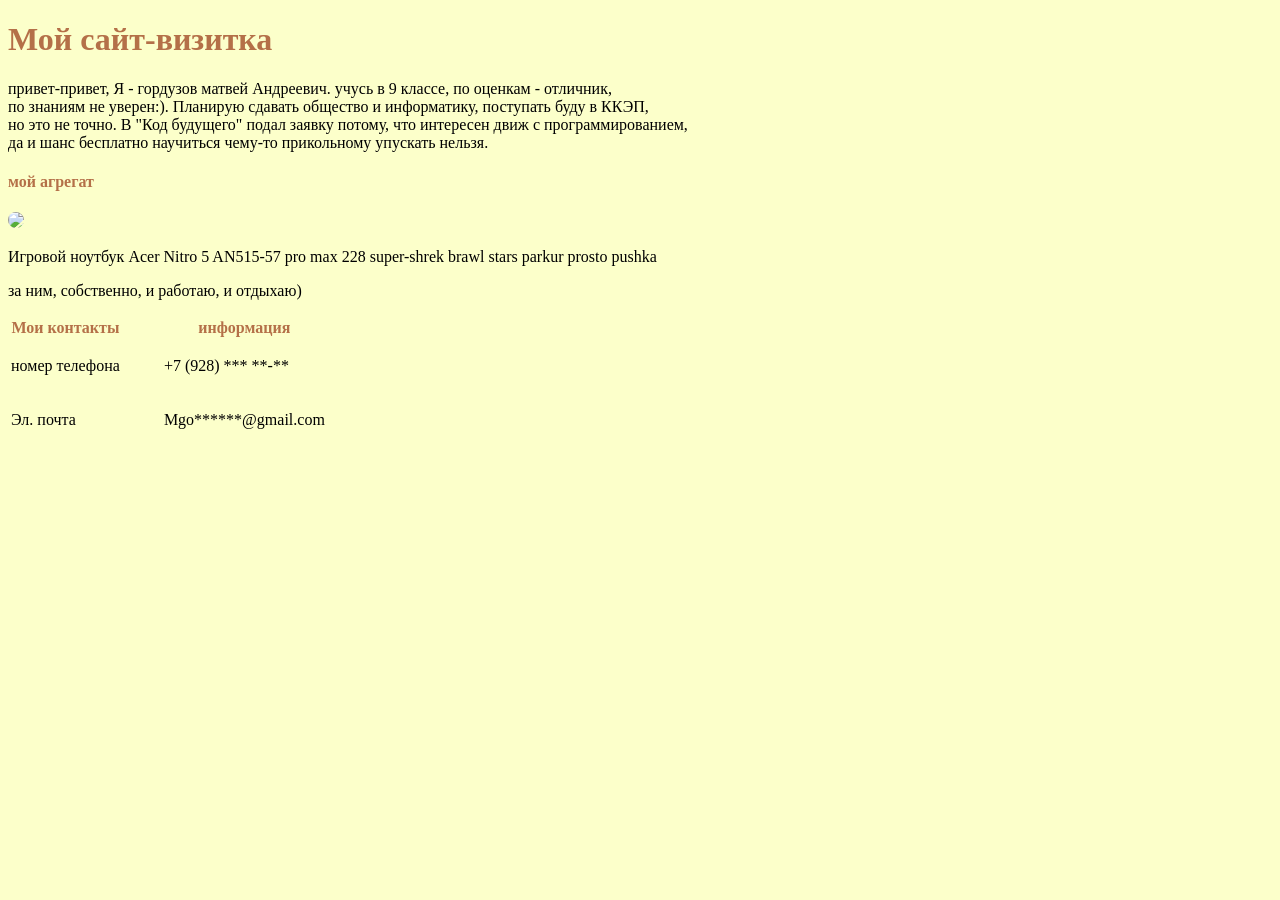
==== index.html @ baa2b0bd "Create index.html" ====
<!DOCTYPE html>
<html lang="en">
<head>
    <meta charset="UTF-8">
    <meta name="viewport" content="width=device-width, initial-scale=1.0">
    <title>Document</title>
    <style>
        body {background-color: rgb(252, 255, 202);font-family: 'Comic Sans MS';}
        h1, #ko, th {color:rgb(180, 112, 72)}
        img {border-radius: 10px;}
        td:hover {color: brown}
    </style>
</head>
<body>


    
    <h1>Мой сайт-визитка</h1>
    <p><span>привет-привет, Я - гордузов матвей Андреевич. учусь в 9 классе, по оценкам - отличник,<br>
         по знаниям не уверен:). Планирую сдавать общество и информатику, поступать буду в ККЭП,<br>
         но это не точно. В "Код будущего" подал заявку потому, что интересен движ с программированием,<br>
         да и шанс бесплатно научиться чему-то прикольному упускать нельзя. </span></p>



  
    <h4 id="ko">мой агрегат</h4>   
    <img src="https://avatars.mds.yandex.net/i?id=9ab3e2f1febf42c54eedb89bfe4a69da172ccb8a-9708671-images-thumbs&n=13">
    <p><span>Игровой ноутбук Acer Nitro 5 AN515-57 pro max 228 super-shrek brawl stars parkur prosto pushka</span></p>
     <span>за ним, собственно, и работаю, и отдыхаю)</span>




  <p><table>
    <tr>
        <th>Мои контакты</th> <th>информация</th>
    </tr>
    <Tr>
        <td>
            <span>номер телефона</span> 
        </td>
        <td>
            <p><blockquote> +7 (928) *** **-**</blockquote></p>
        </td>
    </Tr>
    <Tr>
        <td>
            <span>Эл. почта</span>
        </td>
        <td>
            <p><blockquote>Mgo******@gmail.com</blockquote></p>
        </td>
    </Tr>

  </table></p>

    
</body>
</html>
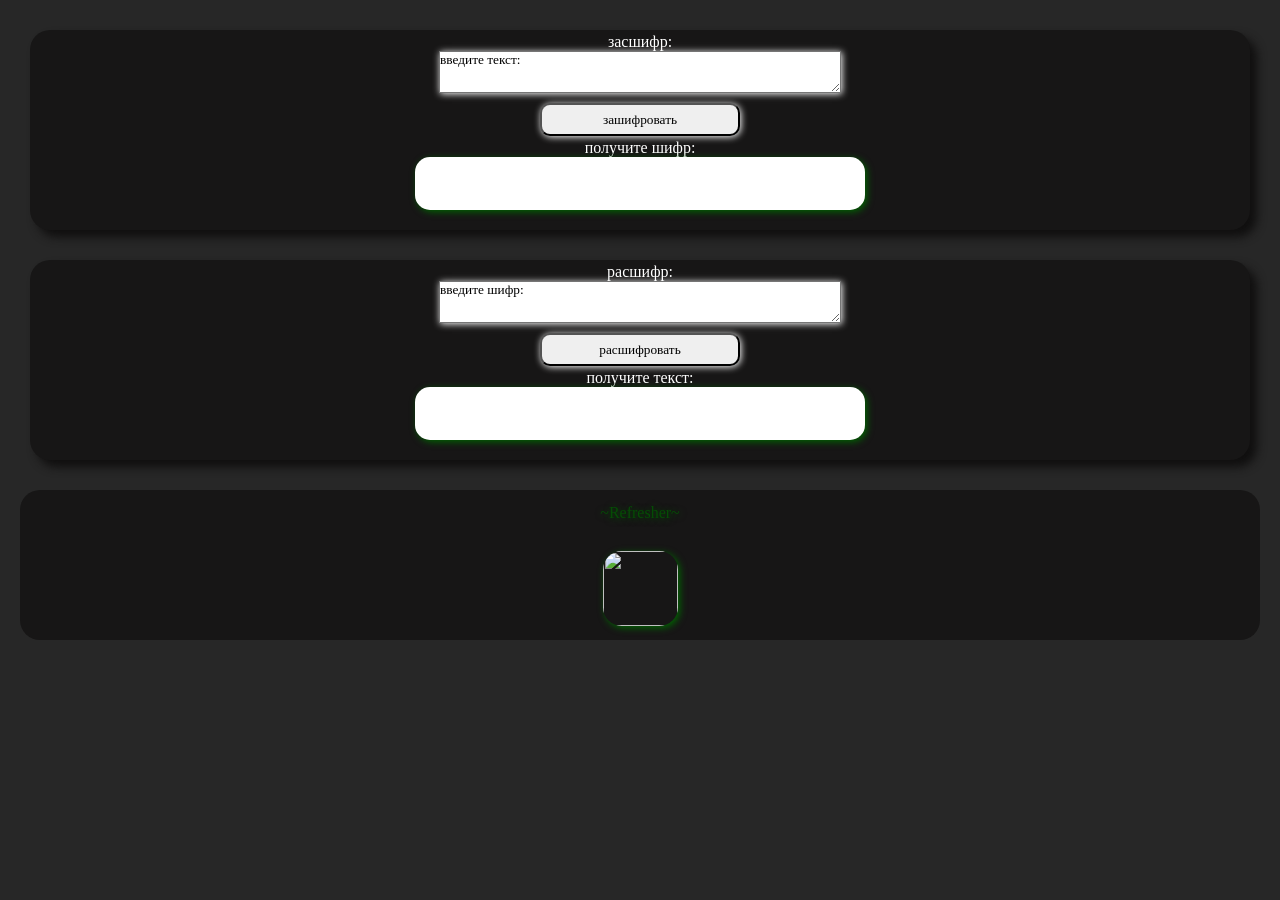
==== commit 7efeee58: "Add files via upload" ====
--- a/index.html
+++ b/index.html
@@ -1,60 +1,488 @@
-<!DOCTYPE html>
-<html lang="en">
-<head>
-    <meta charset="UTF-8">
-    <meta name="viewport" content="width=device-width, initial-scale=1.0">
-    <title>Document</title>
-    <style>
-        body {background-color: rgb(252, 255, 202);font-family: 'Comic Sans MS';}
-        h1, #ko, th {color:rgb(180, 112, 72)}
-        img {border-radius: 10px;}
-        td:hover {color: brown}
-    </style>
-</head>
-<body>
-
-
-    
-    <h1>Мой сайт-визитка</h1>
-    <p><span>привет-привет, Я - гордузов матвей Андреевич. учусь в 9 классе, по оценкам - отличник,<br>
-         по знаниям не уверен:). Планирую сдавать общество и информатику, поступать буду в ККЭП,<br>
-         но это не точно. В "Код будущего" подал заявку потому, что интересен движ с программированием,<br>
-         да и шанс бесплатно научиться чему-то прикольному упускать нельзя. </span></p>
-
-
-
-  
-    <h4 id="ko">мой агрегат</h4>   
-    <img src="https://avatars.mds.yandex.net/i?id=9ab3e2f1febf42c54eedb89bfe4a69da172ccb8a-9708671-images-thumbs&n=13">
-    <p><span>Игровой ноутбук Acer Nitro 5 AN515-57 pro max 228 super-shrek brawl stars parkur prosto pushka</span></p>
-     <span>за ним, собственно, и работаю, и отдыхаю)</span>
-
-
-
-
-  <p><table>
-    <tr>
-        <th>Мои контакты</th> <th>информация</th>
-    </tr>
-    <Tr>
-        <td>
-            <span>номер телефона</span> 
-        </td>
-        <td>
-            <p><blockquote> +7 (928) *** **-**</blockquote></p>
-        </td>
-    </Tr>
-    <Tr>
-        <td>
-            <span>Эл. почта</span>
-        </td>
-        <td>
-            <p><blockquote>Mgo******@gmail.com</blockquote></p>
-        </td>
-    </Tr>
-
-  </table></p>
-
-    
-</body>
-</html>
+<!DOCTYPE html>
+<html lang="en">
+<head>
+    <meta charset="UTF-8">
+    <meta name="viewport" content="width=device-width, initial-scale=1.0">
+    <title>G.M.Andreevich.9e</title>
+<style>
+    *{
+        margin: 0px;
+        padding: 0px;
+        font-family: 'Comic Sans MS';
+    }
+    body{
+       background-color: rgb(39, 39, 39);
+    }
+    #text1{
+        color: rgb(255, 255, 255);
+        margin-left: auto;
+        margin-right: auto;
+        margin-top: 3px;
+
+    }
+    .textarea{
+        display: flex;
+        margin: 30px;
+        background-color:rgb(23, 22, 22);
+        box-shadow: 7px 7px 10px rgb(16, 15, 15);
+        height: 200px;
+        flex-direction:column;
+        border-radius: 20px;
+
+    }
+    textarea{
+        background-color: rgb(255, 255, 255);
+        box-shadow: 1px 1px 7px white;
+        width: 400px;
+        max-width: 450px;
+        height: 50px;
+        margin-left: auto;
+        margin-right: auto;
+        margin-bottom: 10px;
+    }
+    button{
+        box-shadow: 1px 1px 7px white;
+        height: 40px;
+        width: 200px;
+        margin: auto;
+        border-radius: 10px;
+    }
+    button:active{
+        background-color:rgb(184, 184, 184);
+    }
+    img{
+        width: 75px;
+        height: 75px;
+        margin: auto;
+        border-radius: 25%;
+        box-shadow:2px 2px 7px darkgreen;
+    }
+    .img{
+        display: flex;
+        margin: 20px;
+        background-color:rgb(23, 22, 22);
+        box-shadow: 7px 7px 10px (16, 15, 15);
+        height: 150px;
+        color: rgb(5, 76, 5);
+        text-shadow: 1px 1px 7px;
+        flex-direction: column;
+        border-radius: 20px;
+    }
+    .fr{
+        margin: auto;
+
+    }
+    #input{
+        margin: auto;
+       height:65px;
+       width: 450px;
+       background-color: white;
+       box-shadow: 2px 2px 7px darkgreen;
+       border-radius: 15px;
+       margin-bottom: 20px;
+    }
+    #output{
+        margin: auto;
+       height:65px;
+       width: 450px;
+       background-color: white;
+       box-shadow: 2px 2px 7px darkgreen;
+       border-radius: 15px;
+       margin-bottom: 20px;
+    }
+
+</style>
+</head>
+<body>
+    <div class="textarea" id="inin">
+        <div id="text1">засшифр:</div>
+        <textarea id="in">введите текст:</textarea>
+        <button id="buttonr" onclick="shif()">зашифровать</button>
+        <div id="text1">получите шифр:</div>
+        <div id="output"></div>
+    </div>
+    <div class="textarea" id="outout">
+        <div id="text1">расшифр:</div>
+        <textarea id="out">введите шифр:</textarea>
+        <button id="buttonr" onclick="unshif()">расшифровать</button>
+        <div id="text1">получите текст:</div>
+        <div id="input"></div>
+    </div>
+    <div class="img">
+        <div class="fr">
+            ~Refresher~
+        </div>
+        <img src="https://yandex-images.clstorage.net/55n0hQS99/855373IIBNg5/[base64]" 
+        onclick="refresh()">
+    </div>
+    <script>
+        
+        var a = '';
+        var message = "";
+        var shifer = "";
+        const alphabet = "абвгдеёжзийклмнопрстуфхцчшщъыьэюяабв .,!?-+";
+        const alphabet2 = "эюяабвгдеёжзийклмнопрстуфхцчшщъыьэюя .,!?-+";
+        // textarea!!!  in!
+           document.getElementById('in').oninput = function(){
+                message = this.value;
+           }
+        // textarea!!! in!
+        // textarea!!! out!
+        document.getElementById('out').oninput = function(){
+                shifer = this.value;
+           }
+        // textarea!!! out!
+
+        // shifer!!!
+        function shif(){ 
+            
+            for(let i=0;i<message.length;i++){
+               switch (message[i]) {
+                case 'а':
+                    a = 1
+                    break;
+
+                case 'б':
+                    a = 2
+                    break;
+
+                case 'в':
+                    a = 3
+                    break;
+
+                case 'г':
+                    a = 4
+                    break;
+
+                case 'д':
+                    a = 5
+                    break;
+
+                case 'е':
+                    a = 6
+                    break;
+
+                case 'ё':
+                    a = 7
+                    break;
+
+                case 'ж':
+                    a = 8
+                    break;
+
+                case 'з':
+                    a = 9
+                    break;
+
+                case 'и':
+                    a = 10
+                    break;
+
+                case 'й':
+                    a = 11
+                    break;
+
+                case 'к':
+                    a = 12
+                    break;
+
+                case 'л':
+                    a = 13
+                    break;
+
+                case 'м':
+                    a = 14
+                    break;
+
+                case 'н':
+                    a = 15
+                    break;
+
+                case 'о':
+                    a = 16
+                    break;
+
+                case 'п':
+                    a = 17
+                    break;
+
+                case 'р':
+                    a = 18
+                    break;
+
+                case 'с':
+                    a = 19
+                    break;
+
+                case 'т':
+                    a = 20
+                    break;
+
+                case 'у':
+                    a = 21
+                    break;
+
+                case 'ф':
+                    a = 22
+                    break;
+
+                case 'х':
+                    a = 23
+                    break;
+
+                case 'ц':
+                    a = 24
+                    break;
+
+                case 'ч':
+                    a = 25
+                    break;
+
+                case 'ш':
+                    a = 26
+                    break;
+
+                case 'щ':
+                    a = 27
+                    break;
+
+                case 'ъ':
+                    a = 28
+                    break;
+
+                case 'ы':
+                    a = 29
+                    break;
+
+                case 'ь':
+                    a = 30
+                    break;
+
+                case 'э':
+                    a = 31
+                    break;
+
+                case 'ю':
+                    a = 32
+                    break;
+
+                case 'я':
+                    a = 33
+                    break;
+
+                case ' ':
+                    a = 34
+                    break;
+
+                case '.':
+                    a = 35
+                    break;
+
+                case ',':
+                    a = 36
+                    break;
+
+                case '!':
+                    a = 37
+                    break;
+
+                case '?':
+                    a = 38
+                    break;
+
+                case '-':
+                    a = 39
+                    break;
+
+                case '+':
+                    a = 40
+                    break;
+               }
+               console.log(a)
+               document.getElementById('output').textContent += alphabet.charAt(a+2);
+            }
+            
+        }
+        //shifer!!!
+
+        //unshifer!!!
+        function unshif(){ 
+            for(let i=0;i<shifer.length;i++){
+               switch (shifer[i]) {
+
+                case 'а':
+                    a = 4
+                    break;
+
+                case 'б':
+                    a = 5
+                    break;
+
+                case 'в':
+                    a = 6
+                    break;
+
+                case 'г':
+                    a = 7
+                    break;
+
+                case 'д':
+                    a = 8
+                    break;
+
+                case 'е':
+                    a = 9
+                    break;
+
+                case 'ё':
+                    a = 10
+                    break;
+
+                case 'ж':
+                    a = 11
+                    break;
+
+                case 'з':
+                    a = 12
+                    break;
+
+                case 'и':
+                    a = 13
+                    break;
+
+                case 'й':
+                    a = 14
+                    break;
+
+                case 'к':
+                    a = 15
+                    break;
+
+                case 'л':
+                    a = 16
+                    break;
+
+                case 'м':
+                    a = 17
+                    break;
+
+                case 'н':
+                    a = 18
+                    break;
+
+                case 'о':
+                    a = 19
+                    break;
+
+                case 'п':
+                    a = 20
+                    break;
+
+                case 'р':
+                    a = 21
+                    break;
+
+                case 'с':
+                    a = 22
+                    break;
+
+                case 'т':
+                    a = 23
+                    break;
+
+                case 'у':
+                    a = 24
+                    break;
+
+                case 'ф':
+                    a = 25
+                    break;
+
+                case 'х':
+                    a = 26
+                    break;
+
+                case 'ц':
+                    a = 27
+                    break;
+
+                case 'ч':
+                    a = 28
+                    break;
+
+                case 'ш':
+                    a = 29
+                    break;
+
+                case 'щ':
+                    a = 30
+                    break;
+
+                case 'ъ':
+                    a = 31
+                    break;
+
+                case 'ы':
+                    a = 32
+                    break;
+
+                case 'ь':
+                    a = 33
+                    break;
+
+                case 'э':
+                    a = 34
+                    break;
+
+                case 'ю':
+                    a = 35
+                    break;
+
+                case 'я':
+                    a = 36
+                    break;
+
+                case ' ':
+                    a = 40
+                    break;
+
+                case '.':
+                    a = 41
+                    break;
+
+                case ',':
+                    a = 42
+                    break;
+
+                case '!':
+                    a = 43
+                    break;
+
+                case '?':
+                    a = 44
+                    break;
+
+                case '-':
+                    a = 45
+                    break;
+
+                case '+':
+                    a = 46
+                    break;
+               }
+               document.getElementById('input').textContent += alphabet2.charAt(a - 4);
+            }
+            
+        }
+        //unshifer!!!
+
+        // refresh!!
+        function refresh(){
+          document.getElementById('input').innerHTML = null;
+          document.getElementById('output').innerHTML = null;
+        }
+        // refresh!!
+        
+    </script>
+</body>
+</html>
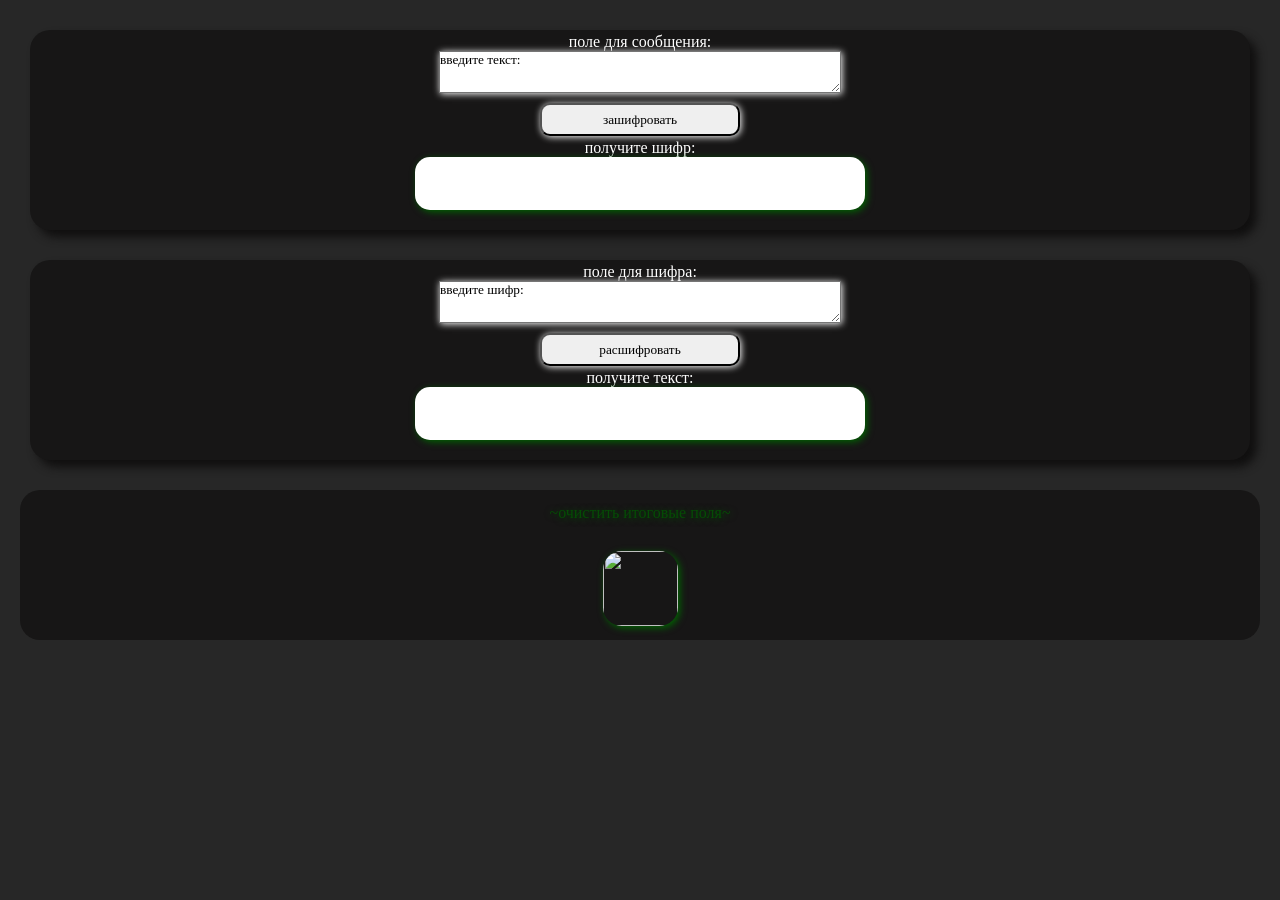
==== commit 334031d8: "Add files via upload" ====
--- a/index.html
+++ b/index.html
@@ -95,14 +95,14 @@
 </head>
 <body>
     <div class="textarea" id="inin">
-        <div id="text1">засшифр:</div>
+        <div id="text1">поле для сообщения:</div>
         <textarea id="in">введите текст:</textarea>
         <button id="buttonr" onclick="shif()">зашифровать</button>
         <div id="text1">получите шифр:</div>
         <div id="output"></div>
     </div>
     <div class="textarea" id="outout">
-        <div id="text1">расшифр:</div>
+        <div id="text1">поле для шифра:</div>
         <textarea id="out">введите шифр:</textarea>
         <button id="buttonr" onclick="unshif()">расшифровать</button>
         <div id="text1">получите текст:</div>
@@ -110,7 +110,7 @@
     </div>
     <div class="img">
         <div class="fr">
-            ~Refresher~
+            ~очистить итоговые поля~
         </div>
         <img src="https://yandex-images.clstorage.net/55n0hQS99/855373IIBNg5/[base64]" 
         onclick="refresh()">
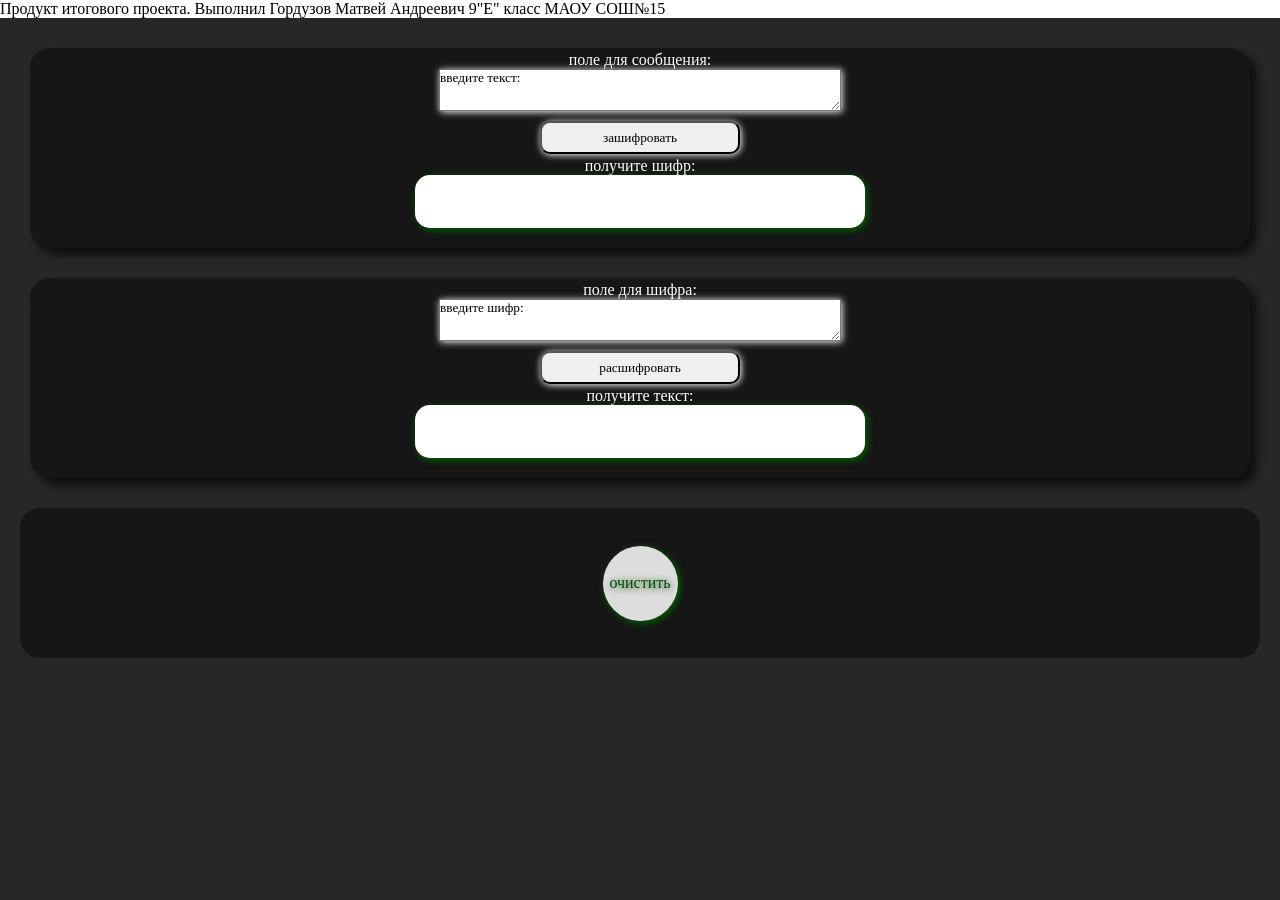
==== commit 4df63484: "Add files via upload" ====
--- a/index.html
+++ b/index.html
@@ -47,15 +47,11 @@
         margin: auto;
         border-radius: 10px;
     }
+    button:hover{
+        background-color: rgb(204, 204, 204);
+    }
     button:active{
         background-color:rgb(184, 184, 184);
-    }
-    img{
-        width: 75px;
-        height: 75px;
-        margin: auto;
-        border-radius: 25%;
-        box-shadow:2px 2px 7px darkgreen;
     }
     .img{
         display: flex;
@@ -68,8 +64,22 @@
         flex-direction: column;
         border-radius: 20px;
     }
+    .fr:hover{
+        background-color: rgb(193, 193, 193);
+    }
+    .fr:active{
+        background-color: rgb(141, 141, 141);
+    }
     .fr{
+        display: flex;
         margin: auto;
+        width: 75px;
+        height: 75px;
+        margin: auto;
+        border-radius: 50%;
+        box-shadow:2px 2px 7px darkgreen;
+        background-color: rgb(221, 221, 221);
+
 
     }
     #input{
@@ -90,10 +100,20 @@
        border-radius: 15px;
        margin-bottom: 20px;
     }
+    .podpis{
+        background-color: rgb(255, 255, 255);
+    }
+    #txt{
+        margin: auto;
+        padding: auto;
+    }
 
 </style>
 </head>
 <body>
+    <div class="podpis">
+        <div> Продукт итогового проекта. Выполнил Гордузов Матвей Андреевич 9"Е" класс МАОУ СОШ№15</div>
+    </div>
     <div class="textarea" id="inin">
         <div id="text1">поле для сообщения:</div>
         <textarea id="in">введите текст:</textarea>
@@ -109,11 +129,8 @@
         <div id="input"></div>
     </div>
     <div class="img">
-        <div class="fr">
-            ~очистить итоговые поля~
+        <div class="fr"><div id="txt">очистить</div>
         </div>
-        <img src="https://yandex-images.clstorage.net/55n0hQS99/855373IIBNg5/[base64]" 
-        onclick="refresh()">
     </div>
     <script>
         
@@ -298,10 +315,8 @@
                     a = 40
                     break;
                }
-               console.log(a)
                document.getElementById('output').textContent += alphabet.charAt(a+2);
-            }
-            
+            }   
         }
         //shifer!!!
 
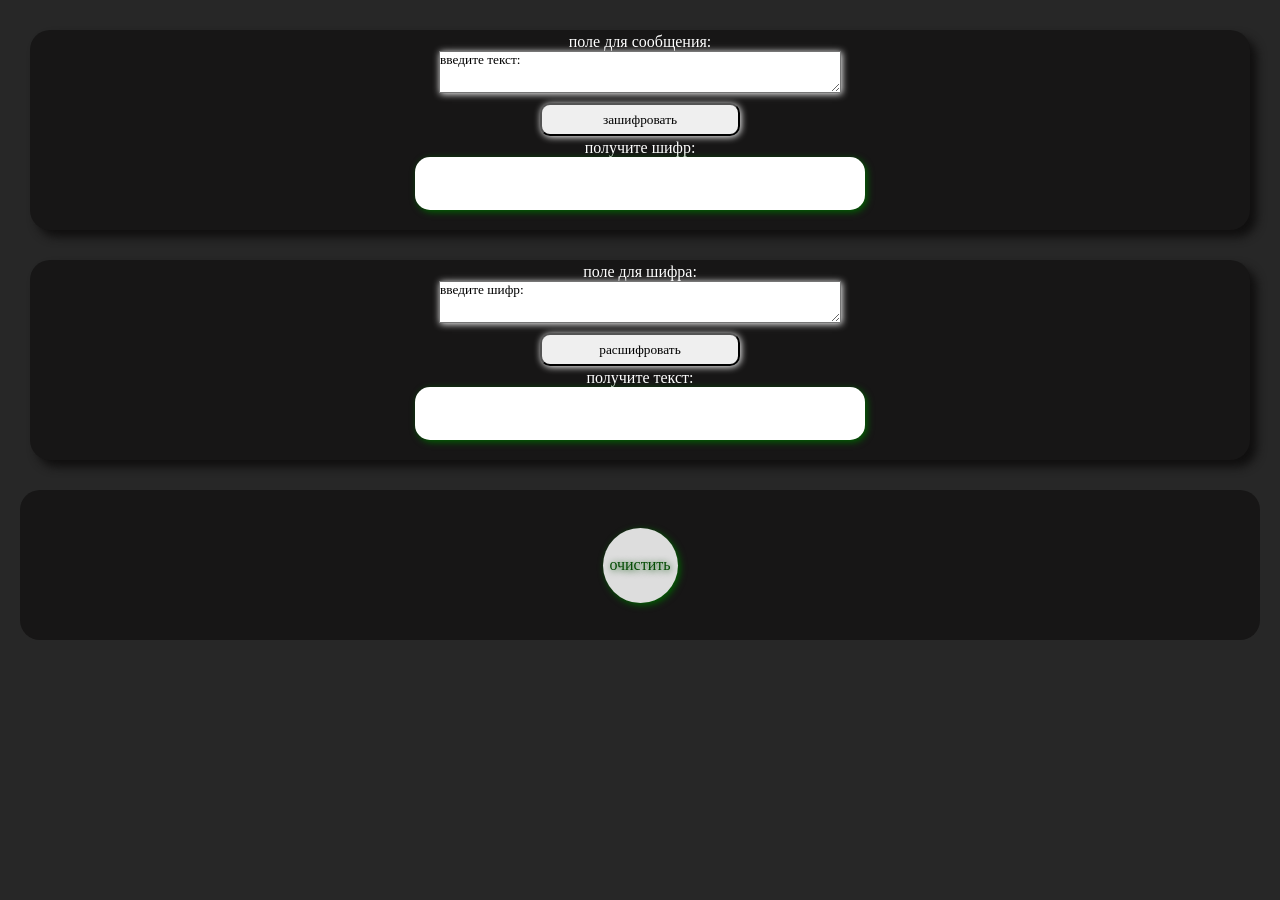
==== commit f4f0f02f: "Update index.html" ====
--- a/index.html
+++ b/index.html
@@ -112,7 +112,7 @@
 </head>
 <body>
     <div class="podpis">
-        <div> Продукт итогового проекта. Выполнил Гордузов Матвей Андреевич 9"Е" класс МАОУ СОШ№15</div>
+        <div></div>
     </div>
     <div class="textarea" id="inin">
         <div id="text1">поле для сообщения:</div>
@@ -129,7 +129,7 @@
         <div id="input"></div>
     </div>
     <div class="img">
-        <div class="fr"><div id="txt">очистить</div>
+        <div class="fr" onclick="refresh()"><div id="txt">очистить</div>
         </div>
     </div>
     <script>
@@ -500,4 +500,4 @@
         
     </script>
 </body>
-</html>+</html>
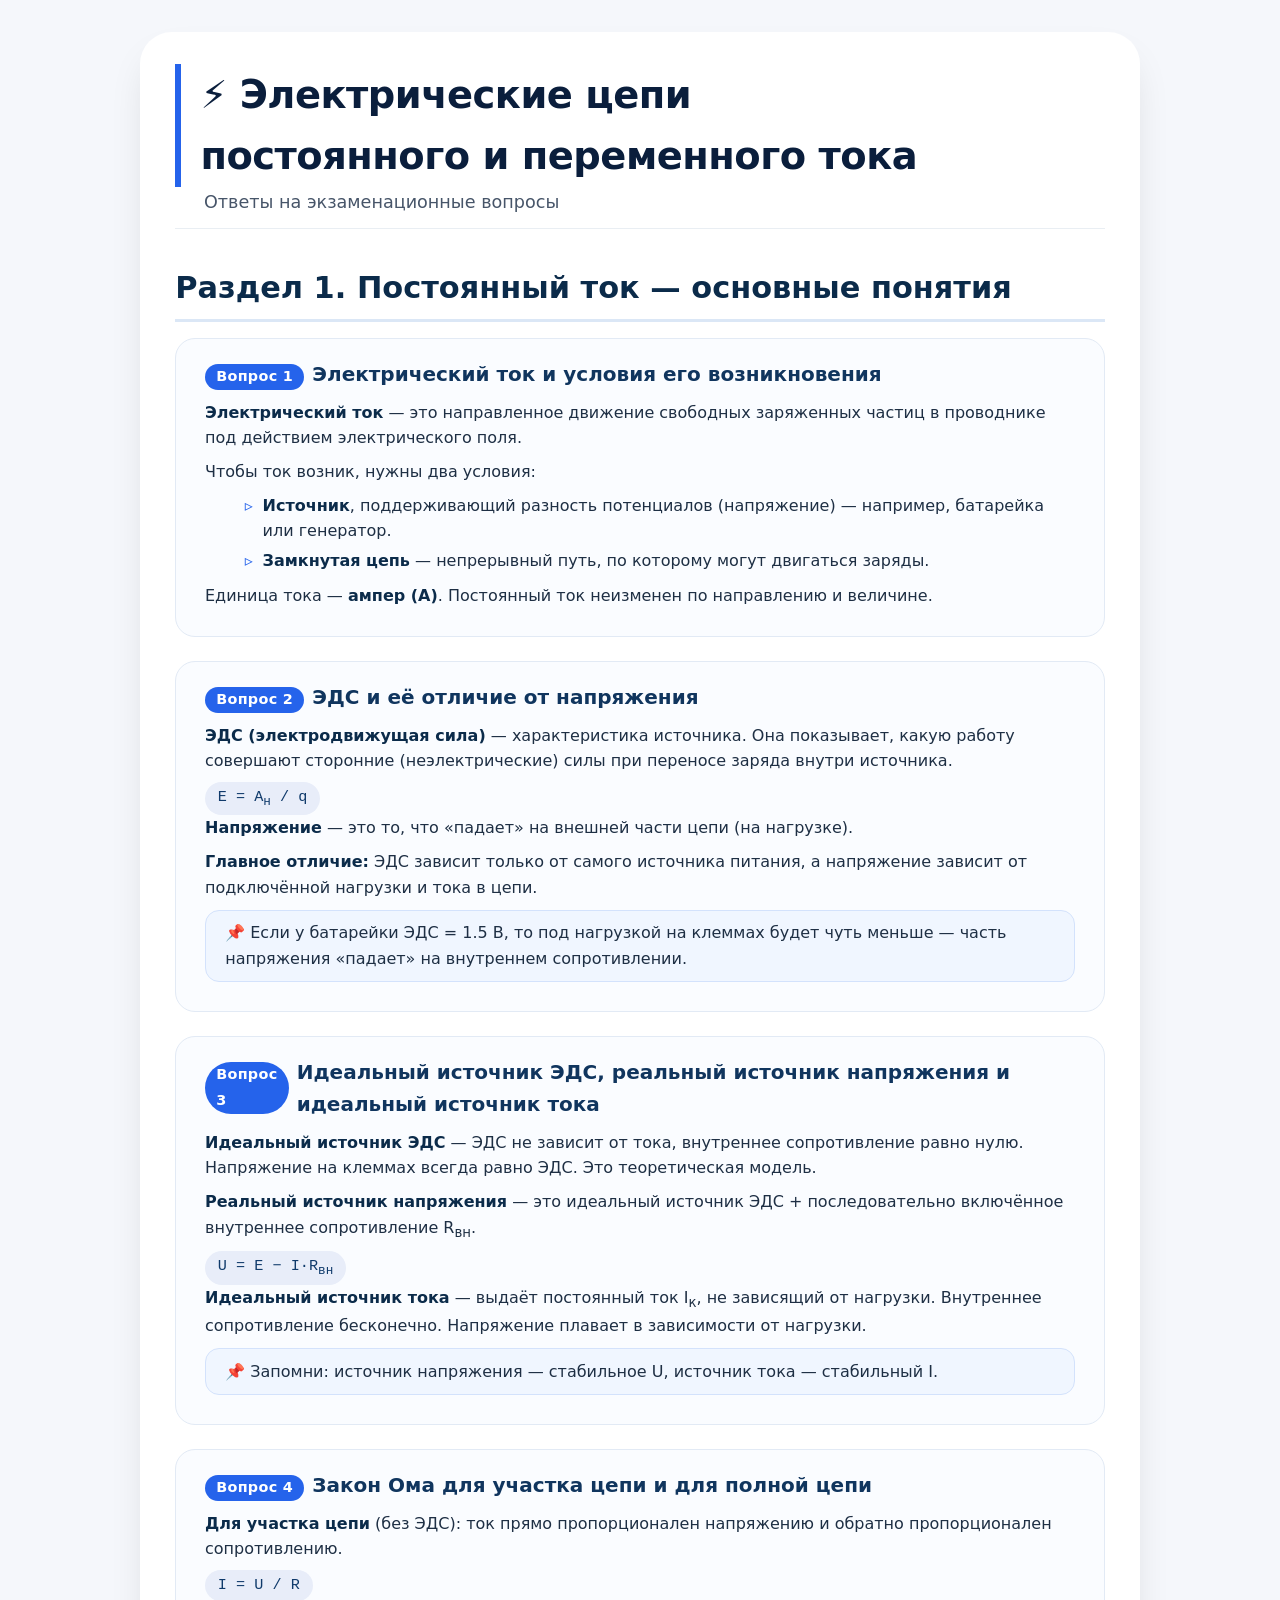
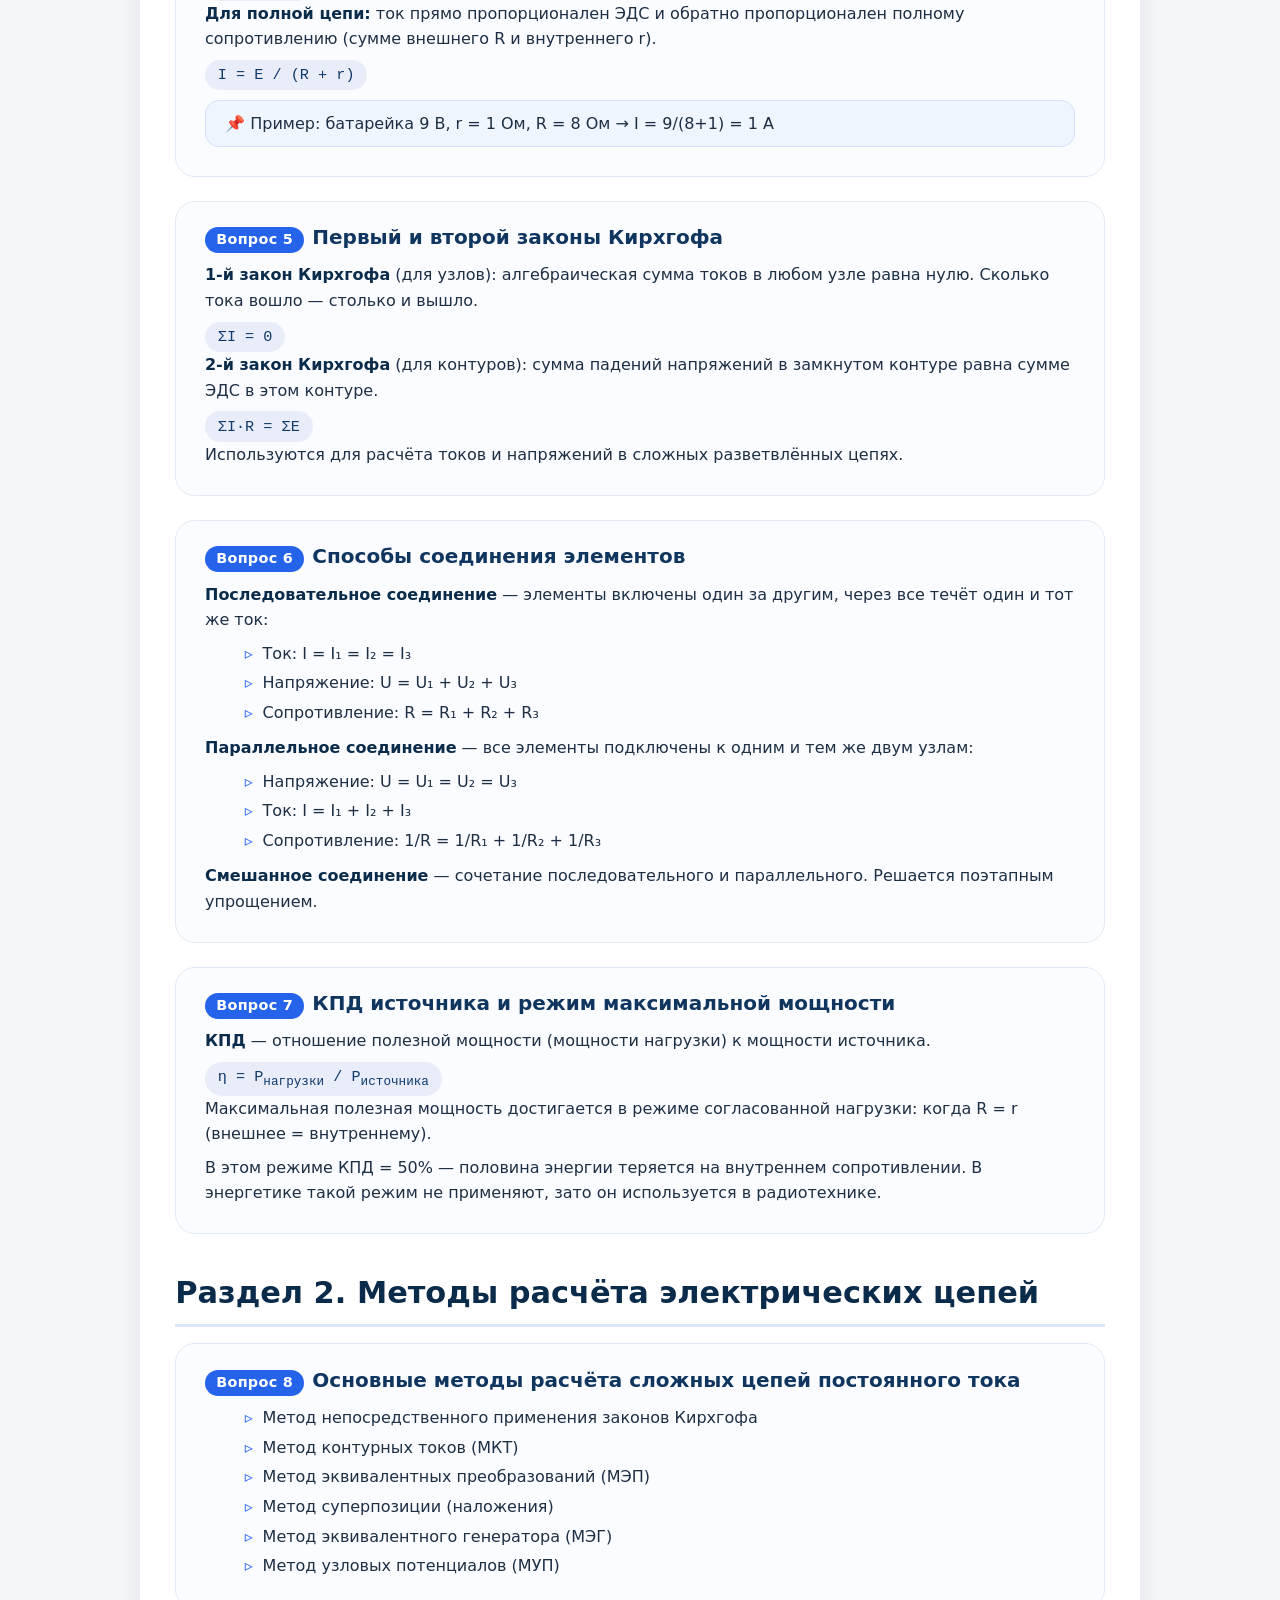
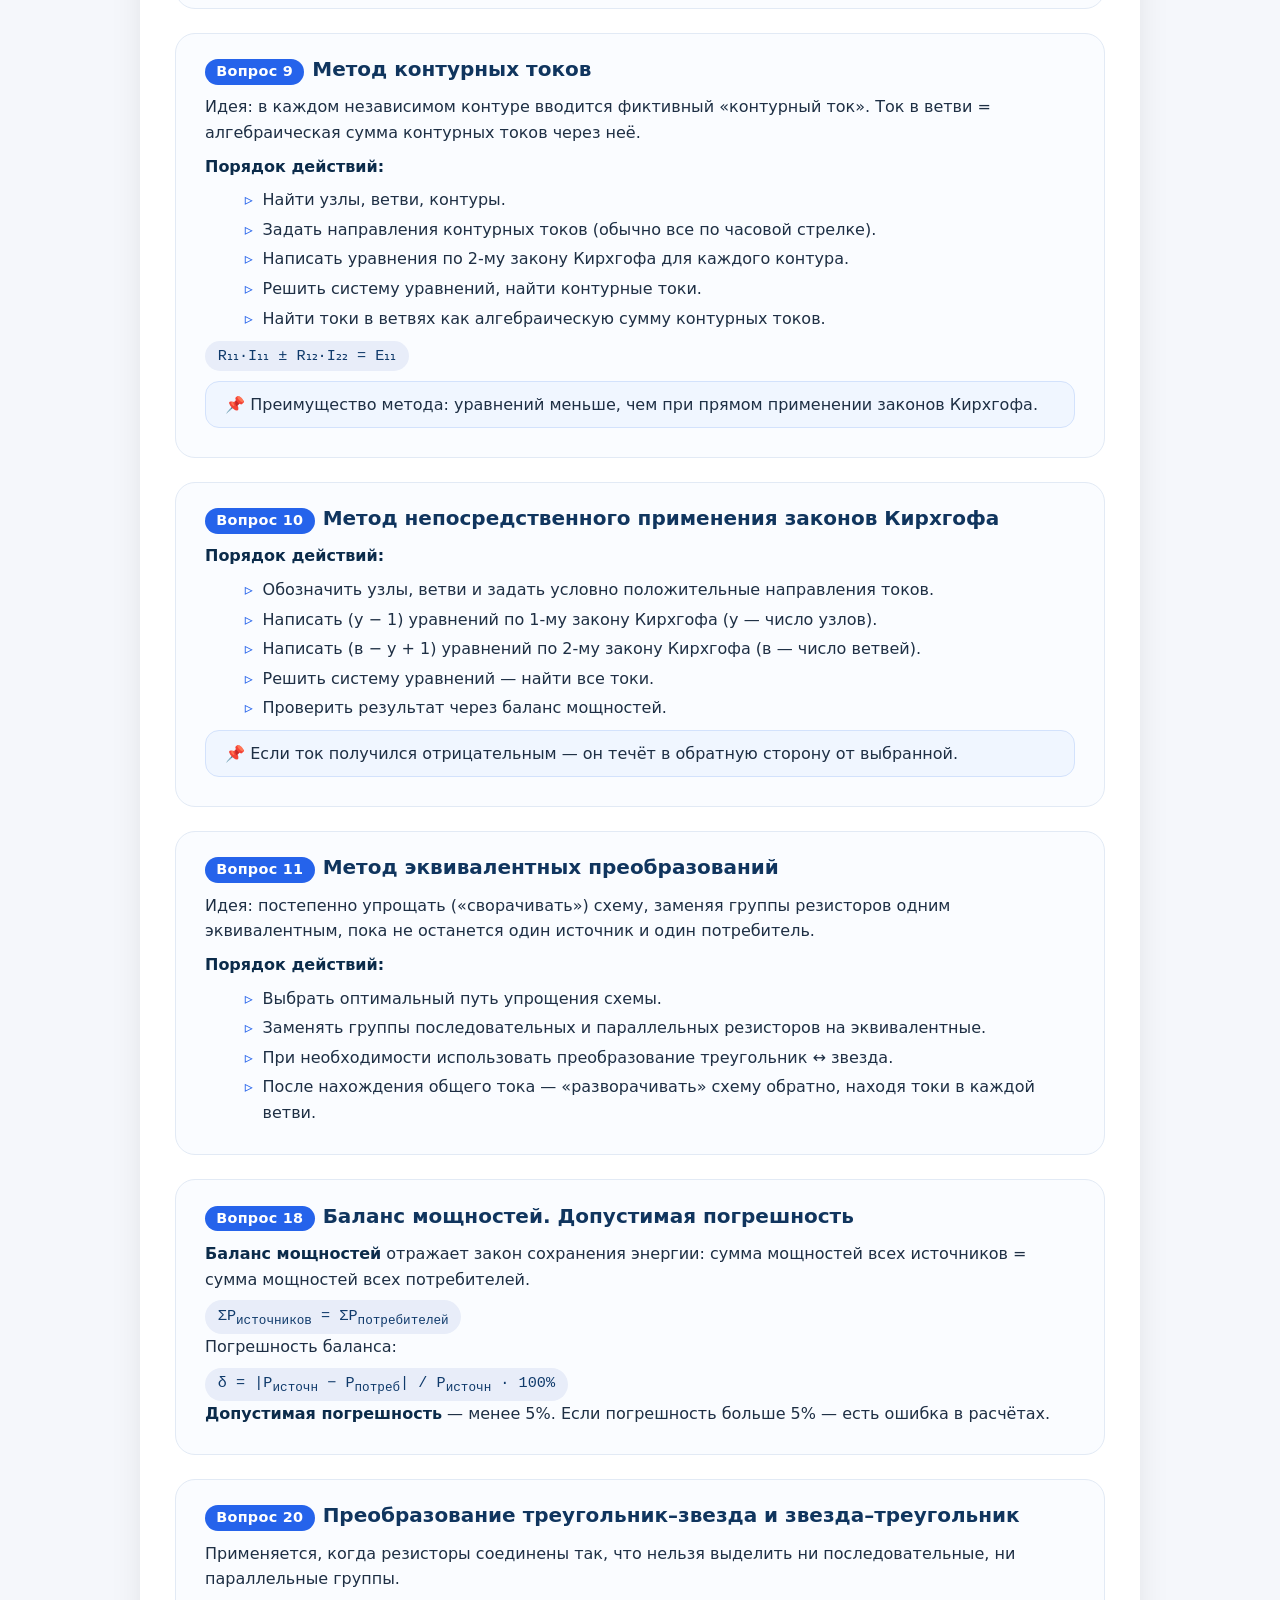
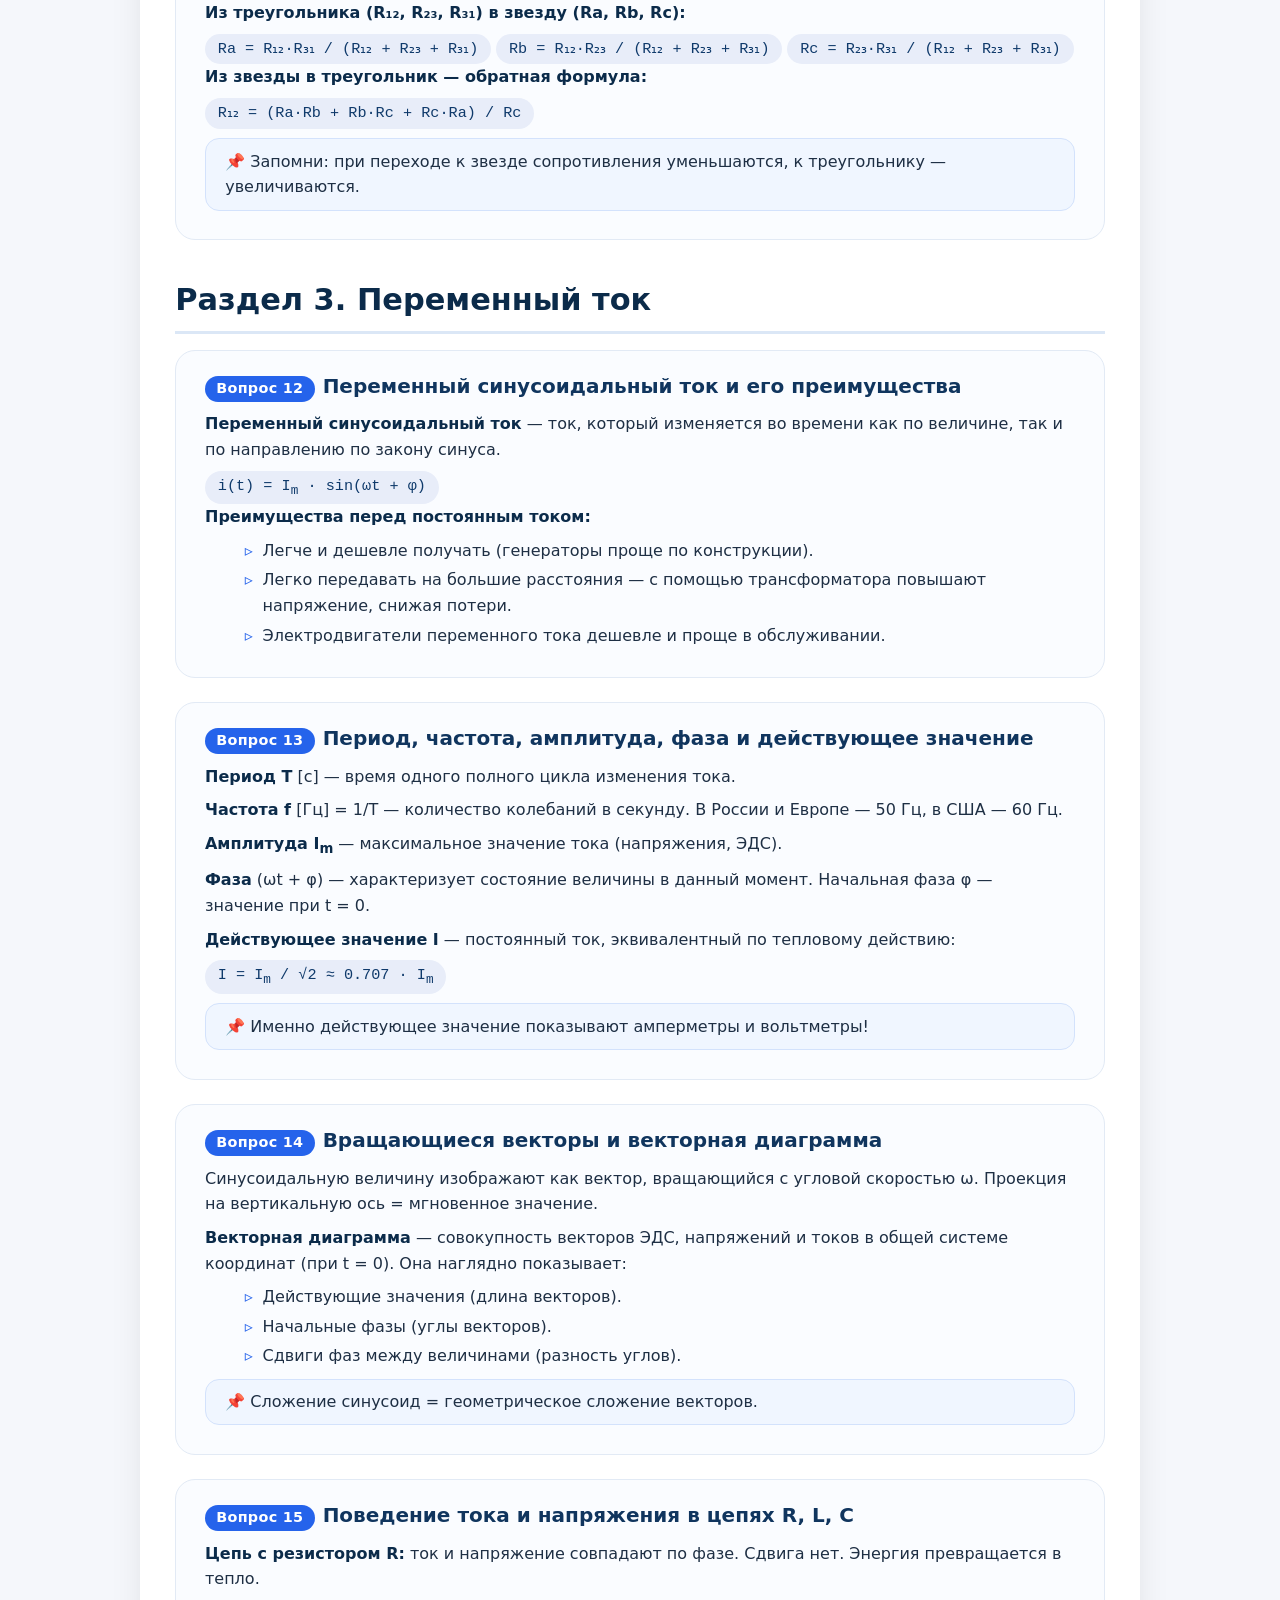
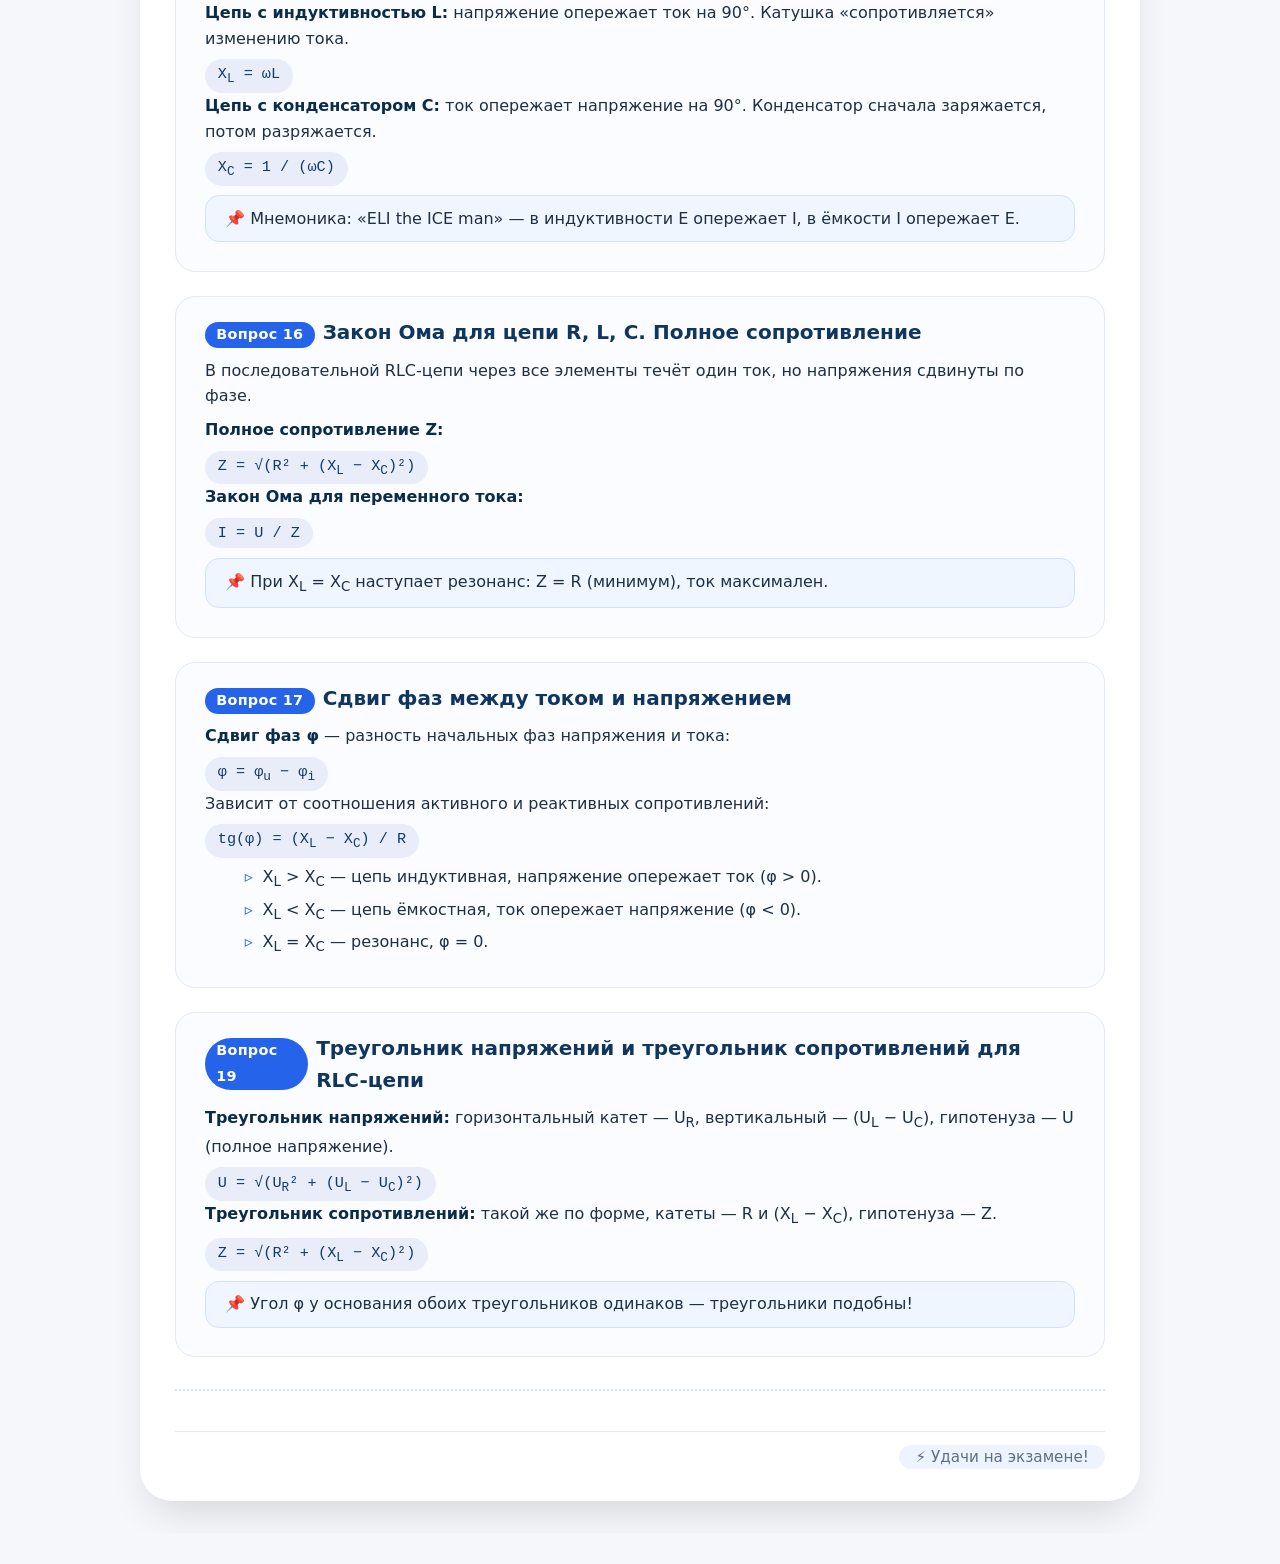
==== commit 708d44c2: "Rename deepseek_html_20260621_0ff9fd.html to index.html" ====
--- a/index.html
+++ b/index.html
@@ -1,503 +1,515 @@
-<!DOCTYPE html>
-<html lang="en">
-<head>
-    <meta charset="UTF-8">
-    <meta name="viewport" content="width=device-width, initial-scale=1.0">
-    <title>G.M.Andreevich.9e</title>
-<style>
-    *{
-        margin: 0px;
-        padding: 0px;
-        font-family: 'Comic Sans MS';
-    }
-    body{
-       background-color: rgb(39, 39, 39);
-    }
-    #text1{
-        color: rgb(255, 255, 255);
-        margin-left: auto;
-        margin-right: auto;
-        margin-top: 3px;
-
-    }
-    .textarea{
-        display: flex;
-        margin: 30px;
-        background-color:rgb(23, 22, 22);
-        box-shadow: 7px 7px 10px rgb(16, 15, 15);
-        height: 200px;
-        flex-direction:column;
-        border-radius: 20px;
-
-    }
-    textarea{
-        background-color: rgb(255, 255, 255);
-        box-shadow: 1px 1px 7px white;
-        width: 400px;
-        max-width: 450px;
-        height: 50px;
-        margin-left: auto;
-        margin-right: auto;
-        margin-bottom: 10px;
-    }
-    button{
-        box-shadow: 1px 1px 7px white;
-        height: 40px;
-        width: 200px;
-        margin: auto;
-        border-radius: 10px;
-    }
-    button:hover{
-        background-color: rgb(204, 204, 204);
-    }
-    button:active{
-        background-color:rgb(184, 184, 184);
-    }
-    .img{
-        display: flex;
-        margin: 20px;
-        background-color:rgb(23, 22, 22);
-        box-shadow: 7px 7px 10px (16, 15, 15);
-        height: 150px;
-        color: rgb(5, 76, 5);
-        text-shadow: 1px 1px 7px;
-        flex-direction: column;
-        border-radius: 20px;
-    }
-    .fr:hover{
-        background-color: rgb(193, 193, 193);
-    }
-    .fr:active{
-        background-color: rgb(141, 141, 141);
-    }
-    .fr{
-        display: flex;
-        margin: auto;
-        width: 75px;
-        height: 75px;
-        margin: auto;
-        border-radius: 50%;
-        box-shadow:2px 2px 7px darkgreen;
-        background-color: rgb(221, 221, 221);
-
-
-    }
-    #input{
-        margin: auto;
-       height:65px;
-       width: 450px;
-       background-color: white;
-       box-shadow: 2px 2px 7px darkgreen;
-       border-radius: 15px;
-       margin-bottom: 20px;
-    }
-    #output{
-        margin: auto;
-       height:65px;
-       width: 450px;
-       background-color: white;
-       box-shadow: 2px 2px 7px darkgreen;
-       border-radius: 15px;
-       margin-bottom: 20px;
-    }
-    .podpis{
-        background-color: rgb(255, 255, 255);
-    }
-    #txt{
-        margin: auto;
-        padding: auto;
-    }
-
-</style>
-</head>
-<body>
-    <div class="podpis">
-        <div></div>
-    </div>
-    <div class="textarea" id="inin">
-        <div id="text1">поле для сообщения:</div>
-        <textarea id="in">введите текст:</textarea>
-        <button id="buttonr" onclick="shif()">зашифровать</button>
-        <div id="text1">получите шифр:</div>
-        <div id="output"></div>
-    </div>
-    <div class="textarea" id="outout">
-        <div id="text1">поле для шифра:</div>
-        <textarea id="out">введите шифр:</textarea>
-        <button id="buttonr" onclick="unshif()">расшифровать</button>
-        <div id="text1">получите текст:</div>
-        <div id="input"></div>
-    </div>
-    <div class="img">
-        <div class="fr" onclick="refresh()"><div id="txt">очистить</div>
-        </div>
-    </div>
-    <script>
-        
-        var a = '';
-        var message = "";
-        var shifer = "";
-        const alphabet = "абвгдеёжзийклмнопрстуфхцчшщъыьэюяабв .,!?-+";
-        const alphabet2 = "эюяабвгдеёжзийклмнопрстуфхцчшщъыьэюя .,!?-+";
-        // textarea!!!  in!
-           document.getElementById('in').oninput = function(){
-                message = this.value;
-           }
-        // textarea!!! in!
-        // textarea!!! out!
-        document.getElementById('out').oninput = function(){
-                shifer = this.value;
-           }
-        // textarea!!! out!
-
-        // shifer!!!
-        function shif(){ 
-            
-            for(let i=0;i<message.length;i++){
-               switch (message[i]) {
-                case 'а':
-                    a = 1
-                    break;
-
-                case 'б':
-                    a = 2
-                    break;
-
-                case 'в':
-                    a = 3
-                    break;
-
-                case 'г':
-                    a = 4
-                    break;
-
-                case 'д':
-                    a = 5
-                    break;
-
-                case 'е':
-                    a = 6
-                    break;
-
-                case 'ё':
-                    a = 7
-                    break;
-
-                case 'ж':
-                    a = 8
-                    break;
-
-                case 'з':
-                    a = 9
-                    break;
-
-                case 'и':
-                    a = 10
-                    break;
-
-                case 'й':
-                    a = 11
-                    break;
-
-                case 'к':
-                    a = 12
-                    break;
-
-                case 'л':
-                    a = 13
-                    break;
-
-                case 'м':
-                    a = 14
-                    break;
-
-                case 'н':
-                    a = 15
-                    break;
-
-                case 'о':
-                    a = 16
-                    break;
-
-                case 'п':
-                    a = 17
-                    break;
-
-                case 'р':
-                    a = 18
-                    break;
-
-                case 'с':
-                    a = 19
-                    break;
-
-                case 'т':
-                    a = 20
-                    break;
-
-                case 'у':
-                    a = 21
-                    break;
-
-                case 'ф':
-                    a = 22
-                    break;
-
-                case 'х':
-                    a = 23
-                    break;
-
-                case 'ц':
-                    a = 24
-                    break;
-
-                case 'ч':
-                    a = 25
-                    break;
-
-                case 'ш':
-                    a = 26
-                    break;
-
-                case 'щ':
-                    a = 27
-                    break;
-
-                case 'ъ':
-                    a = 28
-                    break;
-
-                case 'ы':
-                    a = 29
-                    break;
-
-                case 'ь':
-                    a = 30
-                    break;
-
-                case 'э':
-                    a = 31
-                    break;
-
-                case 'ю':
-                    a = 32
-                    break;
-
-                case 'я':
-                    a = 33
-                    break;
-
-                case ' ':
-                    a = 34
-                    break;
-
-                case '.':
-                    a = 35
-                    break;
-
-                case ',':
-                    a = 36
-                    break;
-
-                case '!':
-                    a = 37
-                    break;
-
-                case '?':
-                    a = 38
-                    break;
-
-                case '-':
-                    a = 39
-                    break;
-
-                case '+':
-                    a = 40
-                    break;
-               }
-               document.getElementById('output').textContent += alphabet.charAt(a+2);
-            }   
-        }
-        //shifer!!!
-
-        //unshifer!!!
-        function unshif(){ 
-            for(let i=0;i<shifer.length;i++){
-               switch (shifer[i]) {
-
-                case 'а':
-                    a = 4
-                    break;
-
-                case 'б':
-                    a = 5
-                    break;
-
-                case 'в':
-                    a = 6
-                    break;
-
-                case 'г':
-                    a = 7
-                    break;
-
-                case 'д':
-                    a = 8
-                    break;
-
-                case 'е':
-                    a = 9
-                    break;
-
-                case 'ё':
-                    a = 10
-                    break;
-
-                case 'ж':
-                    a = 11
-                    break;
-
-                case 'з':
-                    a = 12
-                    break;
-
-                case 'и':
-                    a = 13
-                    break;
-
-                case 'й':
-                    a = 14
-                    break;
-
-                case 'к':
-                    a = 15
-                    break;
-
-                case 'л':
-                    a = 16
-                    break;
-
-                case 'м':
-                    a = 17
-                    break;
-
-                case 'н':
-                    a = 18
-                    break;
-
-                case 'о':
-                    a = 19
-                    break;
-
-                case 'п':
-                    a = 20
-                    break;
-
-                case 'р':
-                    a = 21
-                    break;
-
-                case 'с':
-                    a = 22
-                    break;
-
-                case 'т':
-                    a = 23
-                    break;
-
-                case 'у':
-                    a = 24
-                    break;
-
-                case 'ф':
-                    a = 25
-                    break;
-
-                case 'х':
-                    a = 26
-                    break;
-
-                case 'ц':
-                    a = 27
-                    break;
-
-                case 'ч':
-                    a = 28
-                    break;
-
-                case 'ш':
-                    a = 29
-                    break;
-
-                case 'щ':
-                    a = 30
-                    break;
-
-                case 'ъ':
-                    a = 31
-                    break;
-
-                case 'ы':
-                    a = 32
-                    break;
-
-                case 'ь':
-                    a = 33
-                    break;
-
-                case 'э':
-                    a = 34
-                    break;
-
-                case 'ю':
-                    a = 35
-                    break;
-
-                case 'я':
-                    a = 36
-                    break;
-
-                case ' ':
-                    a = 40
-                    break;
-
-                case '.':
-                    a = 41
-                    break;
-
-                case ',':
-                    a = 42
-                    break;
-
-                case '!':
-                    a = 43
-                    break;
-
-                case '?':
-                    a = 44
-                    break;
-
-                case '-':
-                    a = 45
-                    break;
-
-                case '+':
-                    a = 46
-                    break;
-               }
-               document.getElementById('input').textContent += alphabet2.charAt(a - 4);
-            }
-            
-        }
-        //unshifer!!!
-
-        // refresh!!
-        function refresh(){
-          document.getElementById('input').innerHTML = null;
-          document.getElementById('output').innerHTML = null;
-        }
-        // refresh!!
-        
-    </script>
-</body>
-</html>
+<!DOCTYPE html>
+<html lang="ru">
+<head>
+    <meta charset="UTF-8">
+    <meta name="viewport" content="width=device-width, initial-scale=1.0">
+    <title>Ответы на экзамен: Электрические цепи</title>
+    <style>
+        * {
+            margin: 0;
+            padding: 0;
+            box-sizing: border-box;
+        }
+
+        body {
+            background: #f5f7fb;
+            font-family: 'Segoe UI', Roboto, system-ui, -apple-system, sans-serif;
+            padding: 2rem 1rem;
+            line-height: 1.6;
+            color: #1e293b;
+        }
+
+        .container {
+            max-width: 1000px;
+            margin: 0 auto;
+            background: white;
+            border-radius: 32px;
+            padding: 2rem 2.2rem;
+            box-shadow: 0 20px 40px -12px rgba(0, 0, 0, 0.15);
+        }
+
+        h1 {
+            font-size: 2.4rem;
+            font-weight: 700;
+            letter-spacing: -0.5px;
+            color: #0a1e3c;
+            border-left: 6px solid #2563eb;
+            padding-left: 1.2rem;
+            margin-bottom: 0.25rem;
+        }
+
+        .subhead {
+            font-size: 1.1rem;
+            color: #475569;
+            margin-top: -0.2rem;
+            margin-bottom: 2.2rem;
+            padding-left: 1.8rem;
+            font-weight: 400;
+            border-bottom: 1px solid #e9eef3;
+            padding-bottom: 0.75rem;
+        }
+
+        .section-title {
+            font-size: 1.9rem;
+            font-weight: 600;
+            margin: 2.2rem 0 1rem 0;
+            color: #0b2b4a;
+            border-bottom: 3px solid #dbe7f6;
+            padding-bottom: 0.4rem;
+        }
+
+        .section-title:first-of-type {
+            margin-top: 0.5rem;
+        }
+
+        .question-block {
+            background: #fafcff;
+            border-radius: 20px;
+            padding: 1.2rem 1.8rem;
+            margin-bottom: 1.5rem;
+            border: 1px solid #e2eaf5;
+            transition: box-shadow 0.15s;
+        }
+
+        .question-block:hover {
+            box-shadow: 0 8px 18px -8px rgba(37, 99, 235, 0.12);
+            border-color: #b9d0f0;
+        }
+
+        .question-title {
+            font-size: 1.25rem;
+            font-weight: 600;
+            color: #10355e;
+            margin-bottom: 0.6rem;
+            display: flex;
+            align-items: baseline;
+            gap: 0.5rem;
+        }
+
+        .question-title .q-num {
+            background: #2563eb;
+            color: white;
+            font-size: 0.9rem;
+            font-weight: 600;
+            padding: 0 0.7rem;
+            border-radius: 30px;
+            line-height: 1.8;
+            letter-spacing: 0.3px;
+        }
+
+        .question-body {
+            color: #1e2f44;
+            font-size: 1rem;
+        }
+
+        .question-body p {
+            margin-bottom: 0.5rem;
+        }
+
+        .question-body ul, .question-body ol {
+            margin: 0.4rem 0 0.6rem 1.8rem;
+        }
+
+        .question-body li {
+            margin-bottom: 0.2rem;
+        }
+
+        .question-body strong {
+            color: #0b2b4a;
+            font-weight: 600;
+        }
+
+        .question-body .highlight {
+            background: #eef4ff;
+            border-left: 4px solid #2563eb;
+            padding: 0.1rem 0.8rem;
+            border-radius: 0 8px 8px 0;
+            display: inline-block;
+            margin: 0.3rem 0;
+        }
+
+        .question-body .formula {
+            background: #e8edf9;
+            padding: 0.2rem 0.8rem;
+            border-radius: 20px;
+            font-family: 'Courier New', monospace;
+            font-weight: 500;
+            font-size: 0.95rem;
+            display: inline-block;
+            color: #0f3a6b;
+        }
+
+        .question-body .indent {
+            padding-left: 1.2rem;
+            border-left: 2px dashed #b9ceec;
+            margin: 0.5rem 0 0.5rem 0.5rem;
+        }
+
+        .badge-note {
+            background: #f1f5f9;
+            color: #1e3d6b;
+            font-size: 0.9rem;
+            padding: 0.1rem 0.8rem;
+            border-radius: 30px;
+            display: inline-block;
+            margin-right: 0.3rem;
+        }
+
+        hr {
+            border: none;
+            border-top: 2px dotted #d7e2f0;
+            margin: 2rem 0 0.5rem 0;
+        }
+
+        .footer-credit {
+            text-align: right;
+            font-size: 0.95rem;
+            color: #5b6f89;
+            margin-top: 2.5rem;
+            padding-top: 0.8rem;
+            border-top: 1px solid #e2eaf5;
+        }
+
+        .footer-credit span {
+            background: #eef4ff;
+            padding: 0.2rem 1rem;
+            border-radius: 40px;
+        }
+
+        @media (max-width: 600px) {
+            .container {
+                padding: 1.5rem 1rem;
+            }
+            h1 {
+                font-size: 1.9rem;
+                padding-left: 0.8rem;
+            }
+            .subhead {
+                font-size: 1rem;
+                padding-left: 0.8rem;
+            }
+            .section-title {
+                font-size: 1.5rem;
+            }
+            .question-block {
+                padding: 1rem 1.2rem;
+            }
+            .question-title {
+                font-size: 1.1rem;
+                flex-wrap: wrap;
+            }
+            .question-body ul, .question-body ol {
+                margin-left: 1rem;
+            }
+        }
+
+        /* для красивых маркеров */
+        .question-body ul {
+            list-style-type: '▹ ';
+            padding-left: 1.5rem;
+        }
+        .question-body ul li {
+            padding-left: 0.3rem;
+            margin-bottom: 0.25rem;
+        }
+        .question-body ul li::marker {
+            color: #2563eb;
+        }
+
+        /* для примеров */
+        .example-box {
+            background: #f0f6ff;
+            border-radius: 14px;
+            padding: 0.6rem 1.2rem;
+            margin: 0.6rem 0;
+            border: 1px solid #d3e2fc;
+        }
+
+        .example-box strong {
+            color: #10355e;
+        }
+    </style>
+</head>
+<body>
+
+<div class="container">
+    <h1>⚡ Электрические цепи <br>постоянного и переменного тока</h1>
+    <div class="subhead">Ответы на экзаменационные вопросы</div>
+
+    <!-- Раздел 1 -->
+    <h2 class="section-title">Раздел 1. Постоянный ток — основные понятия</h2>
+
+    <div class="question-block">
+        <div class="question-title"><span class="q-num">Вопрос 1</span> Электрический ток и условия его возникновения</div>
+        <div class="question-body">
+            <p><strong>Электрический ток</strong> — это направленное движение свободных заряженных частиц в проводнике под действием электрического поля.</p>
+            <p>Чтобы ток возник, нужны два условия:</p>
+            <ul>
+                <li><strong>Источник</strong>, поддерживающий разность потенциалов (напряжение) — например, батарейка или генератор.</li>
+                <li><strong>Замкнутая цепь</strong> — непрерывный путь, по которому могут двигаться заряды.</li>
+            </ul>
+            <p>Единица тока — <strong>ампер (А)</strong>. Постоянный ток неизменен по направлению и величине.</p>
+        </div>
+    </div>
+
+    <div class="question-block">
+        <div class="question-title"><span class="q-num">Вопрос 2</span> ЭДС и её отличие от напряжения</div>
+        <div class="question-body">
+            <p><strong>ЭДС (электродвижущая сила)</strong> — характеристика источника. Она показывает, какую работу совершают сторонние (неэлектрические) силы при переносе заряда внутри источника.</p>
+            <div class="formula">E = A<sub>н</sub> / q</div>
+            <p><strong>Напряжение</strong> — это то, что «падает» на внешней части цепи (на нагрузке).</p>
+            <p><strong>Главное отличие:</strong> ЭДС зависит только от самого источника питания, а напряжение зависит от подключённой нагрузки и тока в цепи.</p>
+            <div class="example-box">📌 Если у батарейки ЭДС = 1.5 В, то под нагрузкой на клеммах будет чуть меньше — часть напряжения «падает» на внутреннем сопротивлении.</div>
+        </div>
+    </div>
+
+    <div class="question-block">
+        <div class="question-title"><span class="q-num">Вопрос 3</span> Идеальный источник ЭДС, реальный источник напряжения и идеальный источник тока</div>
+        <div class="question-body">
+            <p><strong>Идеальный источник ЭДС</strong> — ЭДС не зависит от тока, внутреннее сопротивление равно нулю. Напряжение на клеммах всегда равно ЭДС. Это теоретическая модель.</p>
+            <p><strong>Реальный источник напряжения</strong> — это идеальный источник ЭДС + последовательно включённое внутреннее сопротивление R<sub>вн</sub>.</p>
+            <div class="formula">U = E − I·R<sub>вн</sub></div>
+            <p><strong>Идеальный источник тока</strong> — выдаёт постоянный ток I<sub>к</sub>, не зависящий от нагрузки. Внутреннее сопротивление бесконечно. Напряжение плавает в зависимости от нагрузки.</p>
+            <div class="example-box">📌 Запомни: источник напряжения — стабильное U, источник тока — стабильный I.</div>
+        </div>
+    </div>
+
+    <div class="question-block">
+        <div class="question-title"><span class="q-num">Вопрос 4</span> Закон Ома для участка цепи и для полной цепи</div>
+        <div class="question-body">
+            <p><strong>Для участка цепи</strong> (без ЭДС): ток прямо пропорционален напряжению и обратно пропорционален сопротивлению.</p>
+            <div class="formula">I = U / R</div>
+            <p><strong>Для полной цепи:</strong> ток прямо пропорционален ЭДС и обратно пропорционален полному сопротивлению (сумме внешнего R и внутреннего r).</p>
+            <div class="formula">I = E / (R + r)</div>
+            <div class="example-box">📌 Пример: батарейка 9 В, r = 1 Ом, R = 8 Ом → I = 9/(8+1) = 1 А</div>
+        </div>
+    </div>
+
+    <div class="question-block">
+        <div class="question-title"><span class="q-num">Вопрос 5</span> Первый и второй законы Кирхгофа</div>
+        <div class="question-body">
+            <p><strong>1-й закон Кирхгофа</strong> (для узлов): алгебраическая сумма токов в любом узле равна нулю. Сколько тока вошло — столько и вышло.</p>
+            <div class="formula">ΣI = 0</div>
+            <p><strong>2-й закон Кирхгофа</strong> (для контуров): сумма падений напряжений в замкнутом контуре равна сумме ЭДС в этом контуре.</p>
+            <div class="formula">ΣI·R = ΣE</div>
+            <p>Используются для расчёта токов и напряжений в сложных разветвлённых цепях.</p>
+        </div>
+    </div>
+
+    <div class="question-block">
+        <div class="question-title"><span class="q-num">Вопрос 6</span> Способы соединения элементов</div>
+        <div class="question-body">
+            <p><strong>Последовательное соединение</strong> — элементы включены один за другим, через все течёт один и тот же ток:</p>
+            <ul>
+                <li>Ток: I = I₁ = I₂ = I₃</li>
+                <li>Напряжение: U = U₁ + U₂ + U₃</li>
+                <li>Сопротивление: R = R₁ + R₂ + R₃</li>
+            </ul>
+            <p><strong>Параллельное соединение</strong> — все элементы подключены к одним и тем же двум узлам:</p>
+            <ul>
+                <li>Напряжение: U = U₁ = U₂ = U₃</li>
+                <li>Ток: I = I₁ + I₂ + I₃</li>
+                <li>Сопротивление: 1/R = 1/R₁ + 1/R₂ + 1/R₃</li>
+            </ul>
+            <p><strong>Смешанное соединение</strong> — сочетание последовательного и параллельного. Решается поэтапным упрощением.</p>
+        </div>
+    </div>
+
+    <div class="question-block">
+        <div class="question-title"><span class="q-num">Вопрос 7</span> КПД источника и режим максимальной мощности</div>
+        <div class="question-body">
+            <p><strong>КПД</strong> — отношение полезной мощности (мощности нагрузки) к мощности источника.</p>
+            <div class="formula">η = P<sub>нагрузки</sub> / P<sub>источника</sub></div>
+            <p>Максимальная полезная мощность достигается в режиме согласованной нагрузки: когда R = r (внешнее = внутреннему).</p>
+            <p>В этом режиме КПД = 50% — половина энергии теряется на внутреннем сопротивлении. В энергетике такой режим не применяют, зато он используется в радиотехнике.</p>
+        </div>
+    </div>
+
+    <!-- Раздел 2 -->
+    <h2 class="section-title">Раздел 2. Методы расчёта электрических цепей</h2>
+
+    <div class="question-block">
+        <div class="question-title"><span class="q-num">Вопрос 8</span> Основные методы расчёта сложных цепей постоянного тока</div>
+        <div class="question-body">
+            <ul>
+                <li>Метод непосредственного применения законов Кирхгофа</li>
+                <li>Метод контурных токов (МКТ)</li>
+                <li>Метод эквивалентных преобразований (МЭП)</li>
+                <li>Метод суперпозиции (наложения)</li>
+                <li>Метод эквивалентного генератора (МЭГ)</li>
+                <li>Метод узловых потенциалов (МУП)</li>
+            </ul>
+        </div>
+    </div>
+
+    <div class="question-block">
+        <div class="question-title"><span class="q-num">Вопрос 9</span> Метод контурных токов</div>
+        <div class="question-body">
+            <p>Идея: в каждом независимом контуре вводится фиктивный «контурный ток». Ток в ветви = алгебраическая сумма контурных токов через неё.</p>
+            <p><strong>Порядок действий:</strong></p>
+            <ul>
+                <li>Найти узлы, ветви, контуры.</li>
+                <li>Задать направления контурных токов (обычно все по часовой стрелке).</li>
+                <li>Написать уравнения по 2-му закону Кирхгофа для каждого контура.</li>
+                <li>Решить систему уравнений, найти контурные токи.</li>
+                <li>Найти токи в ветвях как алгебраическую сумму контурных токов.</li>
+            </ul>
+            <div class="formula">R₁₁·I₁₁ ± R₁₂·I₂₂ = E₁₁</div>
+            <div class="example-box">📌 Преимущество метода: уравнений меньше, чем при прямом применении законов Кирхгофа.</div>
+        </div>
+    </div>
+
+    <div class="question-block">
+        <div class="question-title"><span class="q-num">Вопрос 10</span> Метод непосредственного применения законов Кирхгофа</div>
+        <div class="question-body">
+            <p><strong>Порядок действий:</strong></p>
+            <ul>
+                <li>Обозначить узлы, ветви и задать условно положительные направления токов.</li>
+                <li>Написать (у − 1) уравнений по 1-му закону Кирхгофа (у — число узлов).</li>
+                <li>Написать (в − у + 1) уравнений по 2-му закону Кирхгофа (в — число ветвей).</li>
+                <li>Решить систему уравнений — найти все токи.</li>
+                <li>Проверить результат через баланс мощностей.</li>
+            </ul>
+            <div class="example-box">📌 Если ток получился отрицательным — он течёт в обратную сторону от выбранной.</div>
+        </div>
+    </div>
+
+    <div class="question-block">
+        <div class="question-title"><span class="q-num">Вопрос 11</span> Метод эквивалентных преобразований</div>
+        <div class="question-body">
+            <p>Идея: постепенно упрощать («сворачивать») схему, заменяя группы резисторов одним эквивалентным, пока не останется один источник и один потребитель.</p>
+            <p><strong>Порядок действий:</strong></p>
+            <ul>
+                <li>Выбрать оптимальный путь упрощения схемы.</li>
+                <li>Заменять группы последовательных и параллельных резисторов на эквивалентные.</li>
+                <li>При необходимости использовать преобразование треугольник ↔ звезда.</li>
+                <li>После нахождения общего тока — «разворачивать» схему обратно, находя токи в каждой ветви.</li>
+            </ul>
+        </div>
+    </div>
+
+    <div class="question-block">
+        <div class="question-title"><span class="q-num">Вопрос 18</span> Баланс мощностей. Допустимая погрешность</div>
+        <div class="question-body">
+            <p><strong>Баланс мощностей</strong> отражает закон сохранения энергии: сумма мощностей всех источников = сумма мощностей всех потребителей.</p>
+            <div class="formula">ΣP<sub>источников</sub> = ΣP<sub>потребителей</sub></div>
+            <p>Погрешность баланса:</p>
+            <div class="formula">δ = |P<sub>источн</sub> − P<sub>потреб</sub>| / P<sub>источн</sub> · 100%</div>
+            <p><strong>Допустимая погрешность</strong> — менее 5%. Если погрешность больше 5% — есть ошибка в расчётах.</p>
+        </div>
+    </div>
+
+    <div class="question-block">
+        <div class="question-title"><span class="q-num">Вопрос 20</span> Преобразование треугольник–звезда и звезда–треугольник</div>
+        <div class="question-body">
+            <p>Применяется, когда резисторы соединены так, что нельзя выделить ни последовательные, ни параллельные группы.</p>
+            <p><strong>Из треугольника (R₁₂, R₂₃, R₃₁) в звезду (Ra, Rb, Rc):</strong></p>
+            <div class="formula">Ra = R₁₂·R₃₁ / (R₁₂ + R₂₃ + R₃₁)</div>
+            <div class="formula">Rb = R₁₂·R₂₃ / (R₁₂ + R₂₃ + R₃₁)</div>
+            <div class="formula">Rc = R₂₃·R₃₁ / (R₁₂ + R₂₃ + R₃₁)</div>
+            <p><strong>Из звезды в треугольник — обратная формула:</strong></p>
+            <div class="formula">R₁₂ = (Ra·Rb + Rb·Rc + Rc·Ra) / Rc</div>
+            <div class="example-box">📌 Запомни: при переходе к звезде сопротивления уменьшаются, к треугольнику — увеличиваются.</div>
+        </div>
+    </div>
+
+    <!-- Раздел 3 -->
+    <h2 class="section-title">Раздел 3. Переменный ток</h2>
+
+    <div class="question-block">
+        <div class="question-title"><span class="q-num">Вопрос 12</span> Переменный синусоидальный ток и его преимущества</div>
+        <div class="question-body">
+            <p><strong>Переменный синусоидальный ток</strong> — ток, который изменяется во времени как по величине, так и по направлению по закону синуса.</p>
+            <div class="formula">i(t) = I<sub>m</sub> · sin(ωt + φ)</div>
+            <p><strong>Преимущества перед постоянным током:</strong></p>
+            <ul>
+                <li>Легче и дешевле получать (генераторы проще по конструкции).</li>
+                <li>Легко передавать на большие расстояния — с помощью трансформатора повышают напряжение, снижая потери.</li>
+                <li>Электродвигатели переменного тока дешевле и проще в обслуживании.</li>
+            </ul>
+        </div>
+    </div>
+
+    <div class="question-block">
+        <div class="question-title"><span class="q-num">Вопрос 13</span> Период, частота, амплитуда, фаза и действующее значение</div>
+        <div class="question-body">
+            <p><strong>Период T</strong> [с] — время одного полного цикла изменения тока.</p>
+            <p><strong>Частота f</strong> [Гц] = 1/T — количество колебаний в секунду. В России и Европе — 50 Гц, в США — 60 Гц.</p>
+            <p><strong>Амплитуда I<sub>m</sub></strong> — максимальное значение тока (напряжения, ЭДС).</p>
+            <p><strong>Фаза</strong> (ωt + φ) — характеризует состояние величины в данный момент. Начальная фаза φ — значение при t = 0.</p>
+            <p><strong>Действующее значение I</strong> — постоянный ток, эквивалентный по тепловому действию:</p>
+            <div class="formula">I = I<sub>m</sub> / √2 ≈ 0.707 · I<sub>m</sub></div>
+            <div class="example-box">📌 Именно действующее значение показывают амперметры и вольтметры!</div>
+        </div>
+    </div>
+
+    <div class="question-block">
+        <div class="question-title"><span class="q-num">Вопрос 14</span> Вращающиеся векторы и векторная диаграмма</div>
+        <div class="question-body">
+            <p>Синусоидальную величину изображают как вектор, вращающийся с угловой скоростью ω. Проекция на вертикальную ось = мгновенное значение.</p>
+            <p><strong>Векторная диаграмма</strong> — совокупность векторов ЭДС, напряжений и токов в общей системе координат (при t = 0). Она наглядно показывает:</p>
+            <ul>
+                <li>Действующие значения (длина векторов).</li>
+                <li>Начальные фазы (углы векторов).</li>
+                <li>Сдвиги фаз между величинами (разность углов).</li>
+            </ul>
+            <div class="example-box">📌 Сложение синусоид = геометрическое сложение векторов.</div>
+        </div>
+    </div>
+
+    <div class="question-block">
+        <div class="question-title"><span class="q-num">Вопрос 15</span> Поведение тока и напряжения в цепях R, L, C</div>
+        <div class="question-body">
+            <p><strong>Цепь с резистором R:</strong> ток и напряжение совпадают по фазе. Сдвига нет. Энергия превращается в тепло.</p>
+            <p><strong>Цепь с индуктивностью L:</strong> напряжение опережает ток на 90°. Катушка «сопротивляется» изменению тока.</p>
+            <div class="formula">X<sub>L</sub> = ωL</div>
+            <p><strong>Цепь с конденсатором C:</strong> ток опережает напряжение на 90°. Конденсатор сначала заряжается, потом разряжается.</p>
+            <div class="formula">X<sub>C</sub> = 1 / (ωC)</div>
+            <div class="example-box">📌 Мнемоника: «ELI the ICE man» — в индуктивности E опережает I, в ёмкости I опережает E.</div>
+        </div>
+    </div>
+
+    <div class="question-block">
+        <div class="question-title"><span class="q-num">Вопрос 16</span> Закон Ома для цепи R, L, C. Полное сопротивление</div>
+        <div class="question-body">
+            <p>В последовательной RLC-цепи через все элементы течёт один ток, но напряжения сдвинуты по фазе.</p>
+            <p><strong>Полное сопротивление Z:</strong></p>
+            <div class="formula">Z = √(R² + (X<sub>L</sub> − X<sub>C</sub>)²)</div>
+            <p><strong>Закон Ома для переменного тока:</strong></p>
+            <div class="formula">I = U / Z</div>
+            <div class="example-box">📌 При X<sub>L</sub> = X<sub>C</sub> наступает резонанс: Z = R (минимум), ток максимален.</div>
+        </div>
+    </div>
+
+    <div class="question-block">
+        <div class="question-title"><span class="q-num">Вопрос 17</span> Сдвиг фаз между током и напряжением</div>
+        <div class="question-body">
+            <p><strong>Сдвиг фаз φ</strong> — разность начальных фаз напряжения и тока:</p>
+            <div class="formula">φ = φ<sub>u</sub> − φ<sub>i</sub></div>
+            <p>Зависит от соотношения активного и реактивных сопротивлений:</p>
+            <div class="formula">tg(φ) = (X<sub>L</sub> − X<sub>C</sub>) / R</div>
+            <ul>
+                <li>X<sub>L</sub> &gt; X<sub>C</sub> — цепь индуктивная, напряжение опережает ток (φ &gt; 0).</li>
+                <li>X<sub>L</sub> &lt; X<sub>C</sub> — цепь ёмкостная, ток опережает напряжение (φ &lt; 0).</li>
+                <li>X<sub>L</sub> = X<sub>C</sub> — резонанс, φ = 0.</li>
+            </ul>
+        </div>
+    </div>
+
+    <div class="question-block">
+        <div class="question-title"><span class="q-num">Вопрос 19</span> Треугольник напряжений и треугольник сопротивлений для RLC-цепи</div>
+        <div class="question-body">
+            <p><strong>Треугольник напряжений:</strong> горизонтальный катет — U<sub>R</sub>, вертикальный — (U<sub>L</sub> − U<sub>C</sub>), гипотенуза — U (полное напряжение).</p>
+            <div class="formula">U = √(U<sub>R</sub>² + (U<sub>L</sub> − U<sub>C</sub>)²)</div>
+            <p><strong>Треугольник сопротивлений:</strong> такой же по форме, катеты — R и (X<sub>L</sub> − X<sub>C</sub>), гипотенуза — Z.</p>
+            <div class="formula">Z = √(R² + (X<sub>L</sub> − X<sub>C</sub>)²)</div>
+            <div class="example-box">📌 Угол φ у основания обоих треугольников одинаков — треугольники подобны!</div>
+        </div>
+    </div>
+
+    <hr>
+    <div class="footer-credit"><span>⚡ Удачи на экзамене!</span></div>
+</div>
+
+</body>
+</html>
